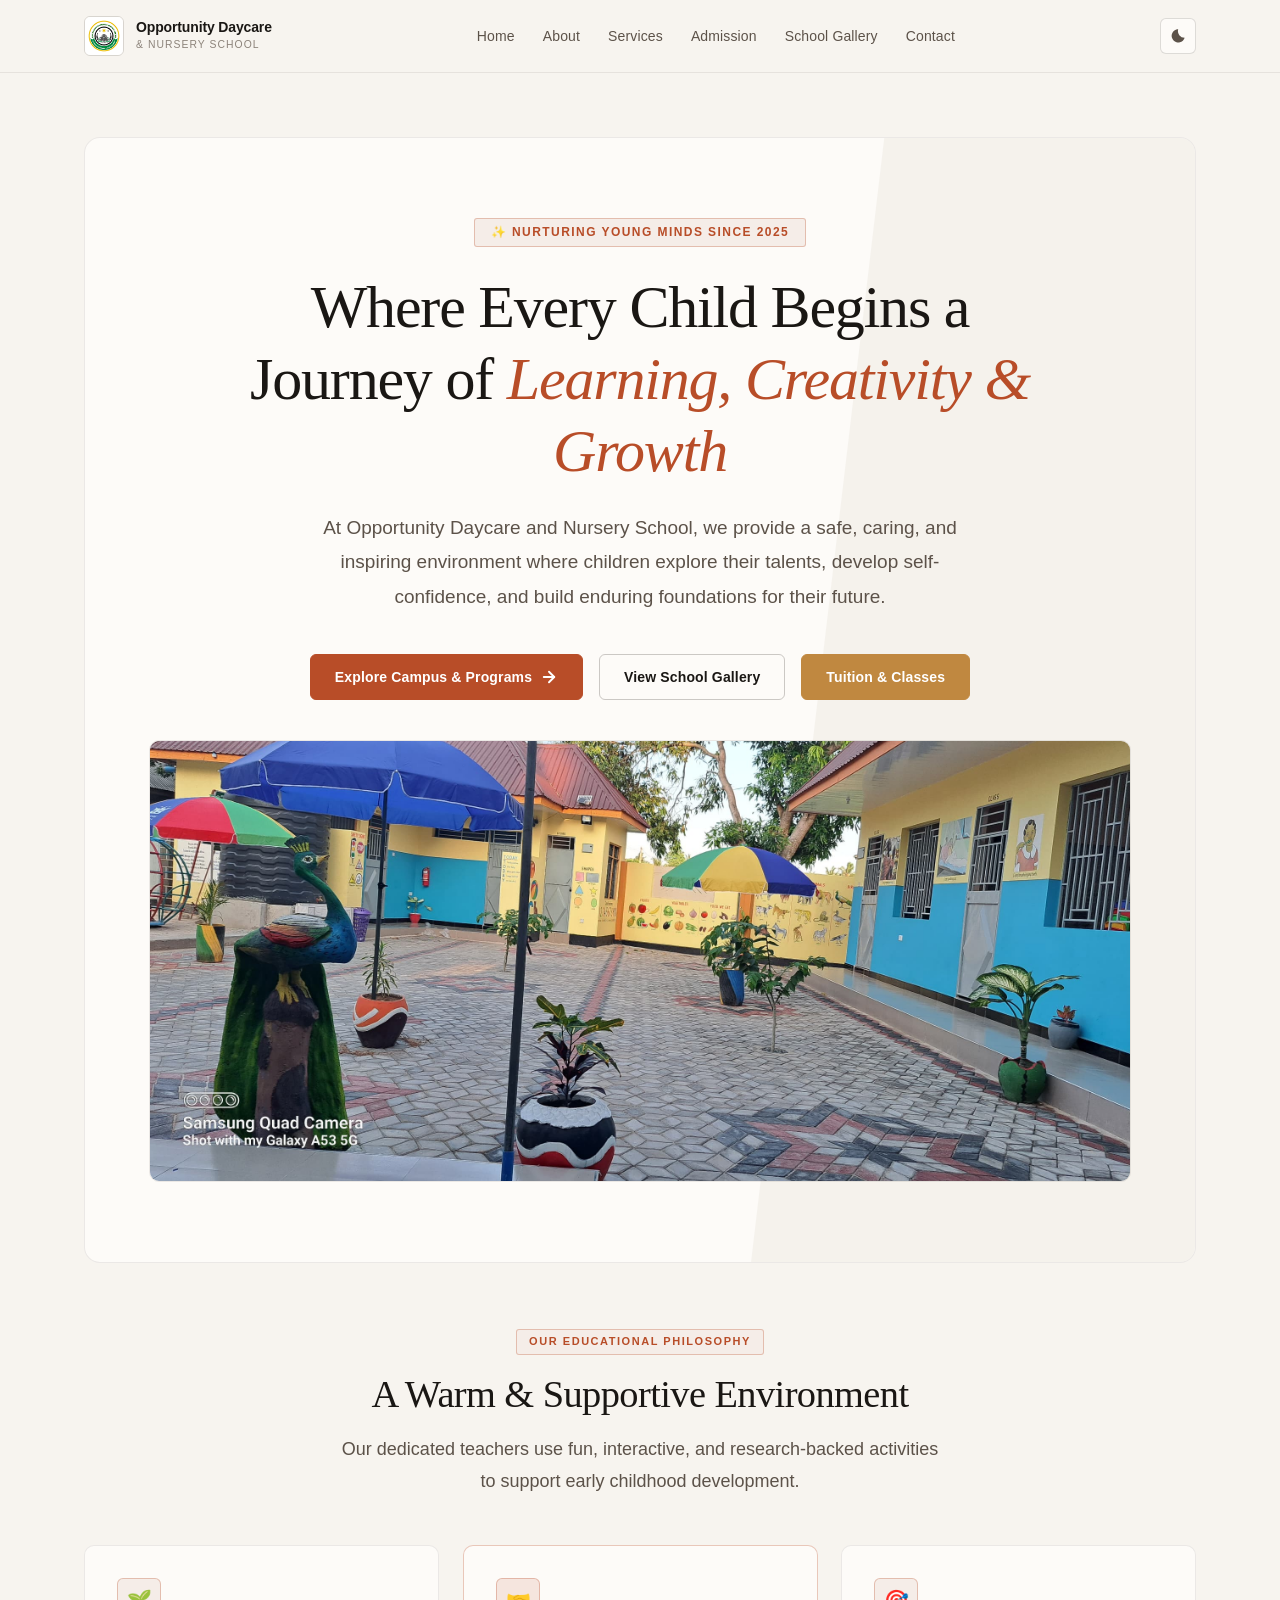
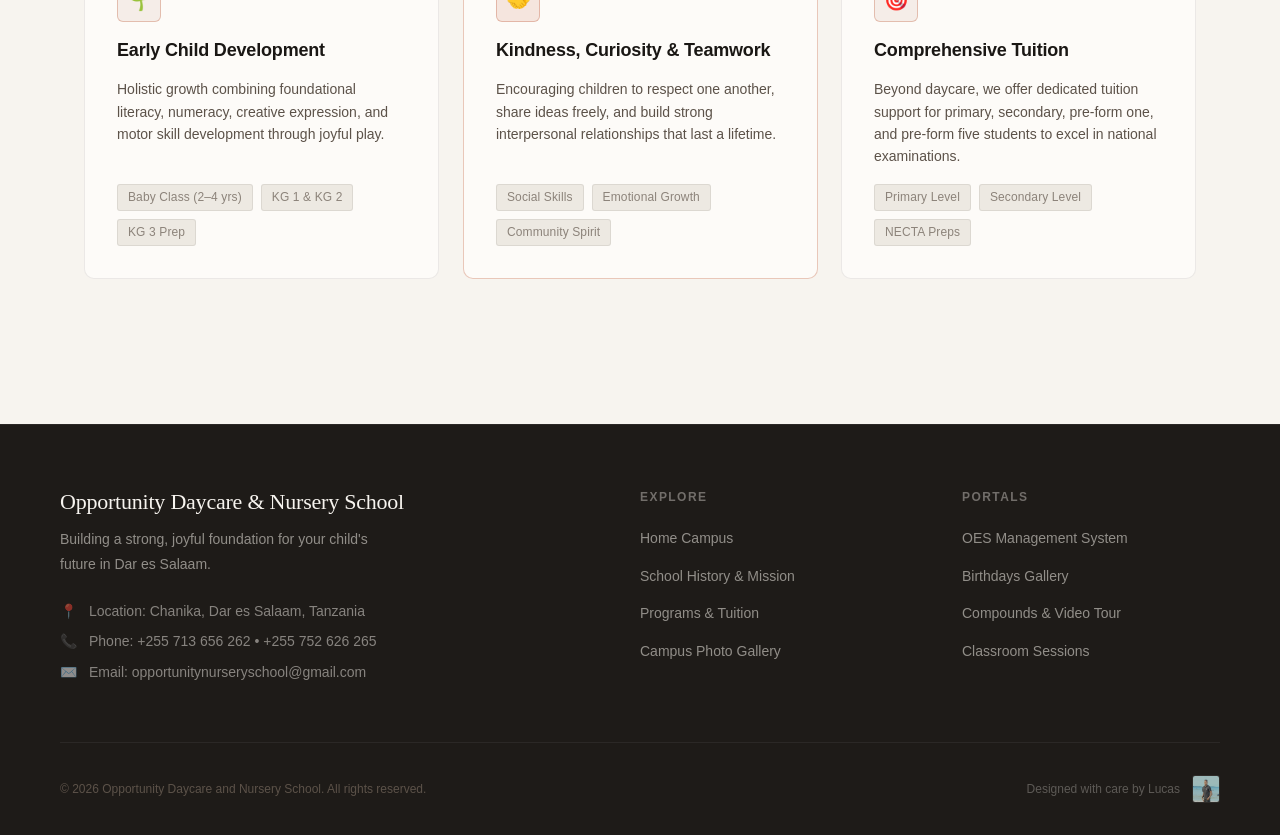
==== index.html @ 47913277 "first commit" ====
<!DOCTYPE html>
<html lang="en">
<head>
  <meta charset="UTF-8">
  <meta name="viewport" content="width=device-width, initial-scale=1.0">
  <meta http-equiv="refresh" content="0; url=page%20files/firstPage.html">
  <title>Opportunity Daycare &amp; Nursery Center</title>
  <link rel="preconnect" href="https://fonts.googleapis.com">
  <link rel="preconnect" href="https://fonts.gstatic.com" crossorigin>
  <link href="https://fonts.googleapis.com/css2?family=Outfit:wght@600;700;800&family=Plus+Jakarta+Sans:wght@400;500;600&display=swap" rel="stylesheet">
  <style>
    * { box-sizing: border-box; margin: 0; padding: 0; }
    body {
      font-family: 'Plus Jakarta Sans', system-ui, sans-serif;
      background: radial-gradient(circle at 10% 20%, rgba(224, 122, 95, 0.12) 0%, transparent 40%),
                  radial-gradient(circle at 90% 80%, rgba(221, 161, 94, 0.12) 0%, transparent 40%),
                  #FAF7F2;
      color: #272320;
      min-height: 100vh;
      display: flex;
      align-items: center;
      justify-content: center;
      padding: 20px;
    }
    .portal-card {
      background: rgba(255, 255, 255, 0.88);
      backdrop-filter: blur(16px);
      -webkit-backdrop-filter: blur(16px);
      border: 1px solid rgba(255, 255, 255, 0.7);
      border-radius: 28px;
      padding: 40px 32px;
      max-width: 440px;
      width: 100%;
      text-align: center;
      box-shadow: 0 20px 42px -10px rgba(45, 35, 30, 0.12);
    }
    .crest {
      width: 72px;
      height: 72px;
      border-radius: 50%;
      border: 3px solid #C85A32;
      margin: 0 auto 16px;
      box-shadow: 0 4px 16px rgba(200, 90, 50, 0.25);
    }
    h1 {
      font-family: 'Outfit', sans-serif;
      font-size: 1.5rem;
      font-weight: 800;
      margin-bottom: 8px;
    }
    p {
      color: #675E57;
      font-size: 0.925rem;
      margin-bottom: 24px;
      line-height: 1.55;
    }
    .btn {
      display: inline-block;
      padding: 12px 28px;
      background: linear-gradient(135deg, #C85A32 0%, #E07A5F 100%);
      color: #fff;
      text-decoration: none;
      font-weight: 700;
      border-radius: 9999px;
      box-shadow: 0 4px 14px rgba(200, 90, 50, 0.3);
      transition: transform 0.2s ease, border-radius 0.2s ease;
    }
    .btn:hover {
      transform: translateY(-2px) scale(1.02);
      border-radius: 24px 12px 24px 12px;
    }
  </style>
</head>
<body>
  <div class="portal-card">
    <img src="images/OES LOGO.jpg" alt="Opportunity Daycare Crest" class="crest">
    <h1>Opportunity Daycare &amp; Nursery Center</h1>
    <p>Opening our school campus... If you are not redirected automatically, please click below.</p>
    <a href="page files/firstPage.html" class="btn">Enter School Campus &rarr;</a>
  </div>
  <script>
    window.location.replace("page files/firstPage.html");
  </script>
</body>
</html>
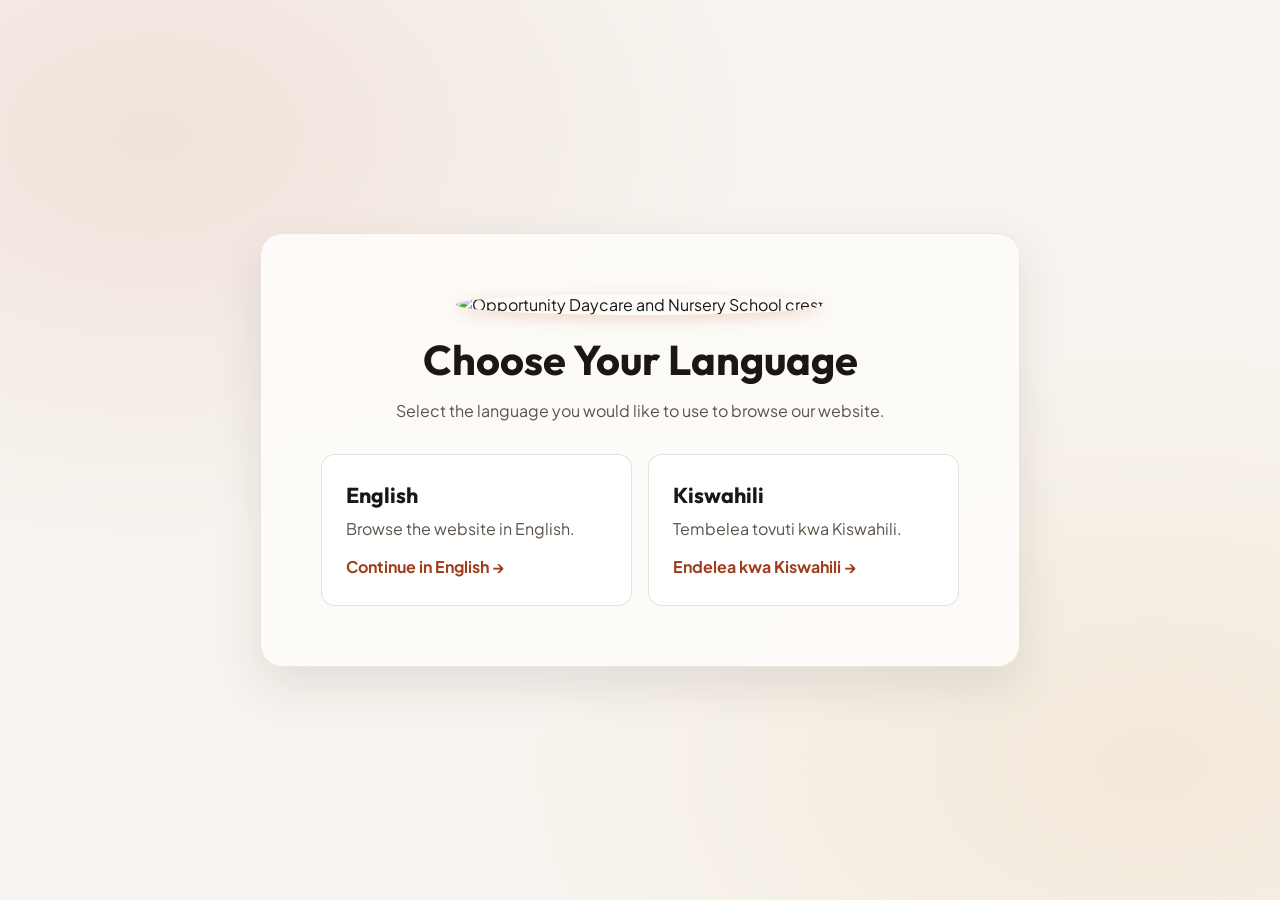
==== commit 9caa2dc6: "Enhance website content and layout: add leadership section to About page, improve form fields in Ser" ====
--- a/index.html
+++ b/index.html
@@ -3,83 +3,148 @@
 <head>
   <meta charset="UTF-8">
   <meta name="viewport" content="width=device-width, initial-scale=1.0">
-  <meta http-equiv="refresh" content="0; url=page%20files/firstPage.html">
-  <title>Opportunity Daycare &amp; Nursery Center</title>
+  <meta name="description" content="Choose English or Kiswahili to browse the Opportunity Daycare and Nursery School website.">
+  <meta name="theme-color" content="#f7f4ef">
+  <title>Choose Your Language — Opportunity Daycare &amp; Nursery School</title>
   <link rel="preconnect" href="https://fonts.googleapis.com">
   <link rel="preconnect" href="https://fonts.gstatic.com" crossorigin>
-  <link href="https://fonts.googleapis.com/css2?family=Outfit:wght@600;700;800&family=Plus+Jakarta+Sans:wght@400;500;600&display=swap" rel="stylesheet">
+  <link href="https://fonts.googleapis.com/css2?family=Outfit:wght@500;600;700;800&family=Plus+Jakarta+Sans:wght@400;500;600;700&display=swap" rel="stylesheet">
   <style>
-    * { box-sizing: border-box; margin: 0; padding: 0; }
+    :root {
+      color-scheme: light;
+      font-family: 'Plus Jakarta Sans', system-ui, sans-serif;
+      color: #1a1714;
+      background: #f7f4ef;
+      font-synthesis: none;
+      text-rendering: optimizeLegibility;
+      -webkit-font-smoothing: antialiased;
+      -moz-osx-font-smoothing: grayscale;
+    }
+
+    * { box-sizing: border-box; }
+
     body {
-      font-family: 'Plus Jakarta Sans', system-ui, sans-serif;
-      background: radial-gradient(circle at 10% 20%, rgba(224, 122, 95, 0.12) 0%, transparent 40%),
-                  radial-gradient(circle at 90% 80%, rgba(221, 161, 94, 0.12) 0%, transparent 40%),
-                  #FAF7F2;
-      color: #272320;
       min-height: 100vh;
+      margin: 0;
+      display: grid;
+      place-items: center;
+      padding: 24px;
+      background:
+        radial-gradient(ellipse at 12% 15%, rgba(184, 77, 40, 0.10), transparent 38%),
+        radial-gradient(ellipse at 90% 85%, rgba(221, 161, 94, 0.14), transparent 40%),
+        #f7f4ef;
+    }
+
+    main {
+      width: min(100%, 760px);
+      padding: clamp(28px, 7vw, 60px);
+      text-align: center;
+      background: rgba(253, 251, 248, 0.94);
+      border: 1px solid rgba(30, 22, 14, 0.09);
+      border-radius: 22px;
+      box-shadow: 0 18px 48px rgba(35, 25, 18, 0.10);
+    }
+
+    .crest {
+      width: 76px;
+      height: 76px;
+      margin: 0 auto 20px;
+      border-radius: 50%;
+      object-fit: cover;
+      box-shadow: 0 4px 16px rgba(184, 77, 40, 0.2);
+    }
+
+    h1, h2 {
+      font-family: Outfit, system-ui, sans-serif;
+      line-height: 1.2;
+    }
+
+    h1 {
+      margin: 0;
+      font-size: clamp(1.8rem, 5vw, 2.6rem);
+    }
+
+    .intro {
+      margin: 12px 0 30px;
+      color: #5c5249;
+      line-height: 1.7;
+    }
+
+    .language-options {
+      display: grid;
+      grid-template-columns: repeat(auto-fit, minmax(min(100%, 240px), 1fr));
+      gap: 16px;
+      text-align: left;
+    }
+
+    .language-option {
       display: flex;
-      align-items: center;
+      min-height: 152px;
+      flex-direction: column;
       justify-content: center;
-      padding: 20px;
+      padding: 24px;
+      color: inherit;
+      text-decoration: none;
+      background: #fff;
+      border: 1px solid rgba(30, 22, 14, 0.12);
+      border-radius: 14px;
+      transition: transform 180ms ease, border-color 180ms ease, box-shadow 180ms ease;
     }
-    .portal-card {
-      background: rgba(255, 255, 255, 0.88);
-      backdrop-filter: blur(16px);
-      -webkit-backdrop-filter: blur(16px);
-      border: 1px solid rgba(255, 255, 255, 0.7);
-      border-radius: 28px;
-      padding: 40px 32px;
-      max-width: 440px;
-      width: 100%;
-      text-align: center;
-      box-shadow: 0 20px 42px -10px rgba(45, 35, 30, 0.12);
+
+    .language-option:hover {
+      transform: translateY(-3px);
+      border-color: #b84d28;
+      box-shadow: 0 8px 22px rgba(35, 25, 18, 0.10);
     }
-    .crest {
-      width: 72px;
-      height: 72px;
-      border-radius: 50%;
-      border: 3px solid #C85A32;
-      margin: 0 auto 16px;
-      box-shadow: 0 4px 16px rgba(200, 90, 50, 0.25);
+
+    .language-option:focus-visible {
+      outline: 3px solid #b84d28;
+      outline-offset: 4px;
     }
-    h1 {
-      font-family: 'Outfit', sans-serif;
-      font-size: 1.5rem;
-      font-weight: 800;
-      margin-bottom: 8px;
+
+    .language-option h2 {
+      margin: 0 0 8px;
+      font-size: 1.35rem;
     }
-    p {
-      color: #675E57;
-      font-size: 0.925rem;
-      margin-bottom: 24px;
+
+    .language-option p {
+      margin: 0;
+      color: #5c5249;
       line-height: 1.55;
     }
-    .btn {
-      display: inline-block;
-      padding: 12px 28px;
-      background: linear-gradient(135deg, #C85A32 0%, #E07A5F 100%);
-      color: #fff;
-      text-decoration: none;
+
+    .continue {
+      margin-top: 14px;
+      color: #9e3e1c;
       font-weight: 700;
-      border-radius: 9999px;
-      box-shadow: 0 4px 14px rgba(200, 90, 50, 0.3);
-      transition: transform 0.2s ease, border-radius 0.2s ease;
     }
-    .btn:hover {
-      transform: translateY(-2px) scale(1.02);
-      border-radius: 24px 12px 24px 12px;
+
+    @media (prefers-reduced-motion: reduce) {
+      *, *::before, *::after {
+        scroll-behavior: auto !important;
+        transition-duration: 0.01ms !important;
+      }
     }
   </style>
 </head>
 <body>
-  <div class="portal-card">
-    <img src="images/OES LOGO.jpg" alt="Opportunity Daycare Crest" class="crest">
-    <h1>Opportunity Daycare &amp; Nursery Center</h1>
-    <p>Opening our school campus... If you are not redirected automatically, please click below.</p>
-    <a href="page files/firstPage.html" class="btn">Enter School Campus &rarr;</a>
-  </div>
-  <script>
-    window.location.replace("page files/firstPage.html");
-  </script>
+  <main>
+    <img src="images/OES LOGO.jpg" alt="Opportunity Daycare and Nursery School crest" class="crest" width="76" height="76">
+    <h1>Choose Your Language</h1>
+    <p class="intro">Select the language you would like to use to browse our website.</p>
+
+    <div class="language-options">
+      <a class="language-option" href="page%20files/firstPage.html" lang="en">
+        <h2>English</h2>
+        <p>Browse the website in English.</p>
+        <span class="continue">Continue in English &rarr;</span>
+      </a>
+      <a class="language-option" href="page%20files/index.html" lang="sw">
+        <h2>Kiswahili</h2>
+        <p>Tembelea tovuti kwa Kiswahili.</p>
+        <span class="continue">Endelea kwa Kiswahili &rarr;</span>
+      </a>
+    </div>
+  </main>
 </body>
 </html>
